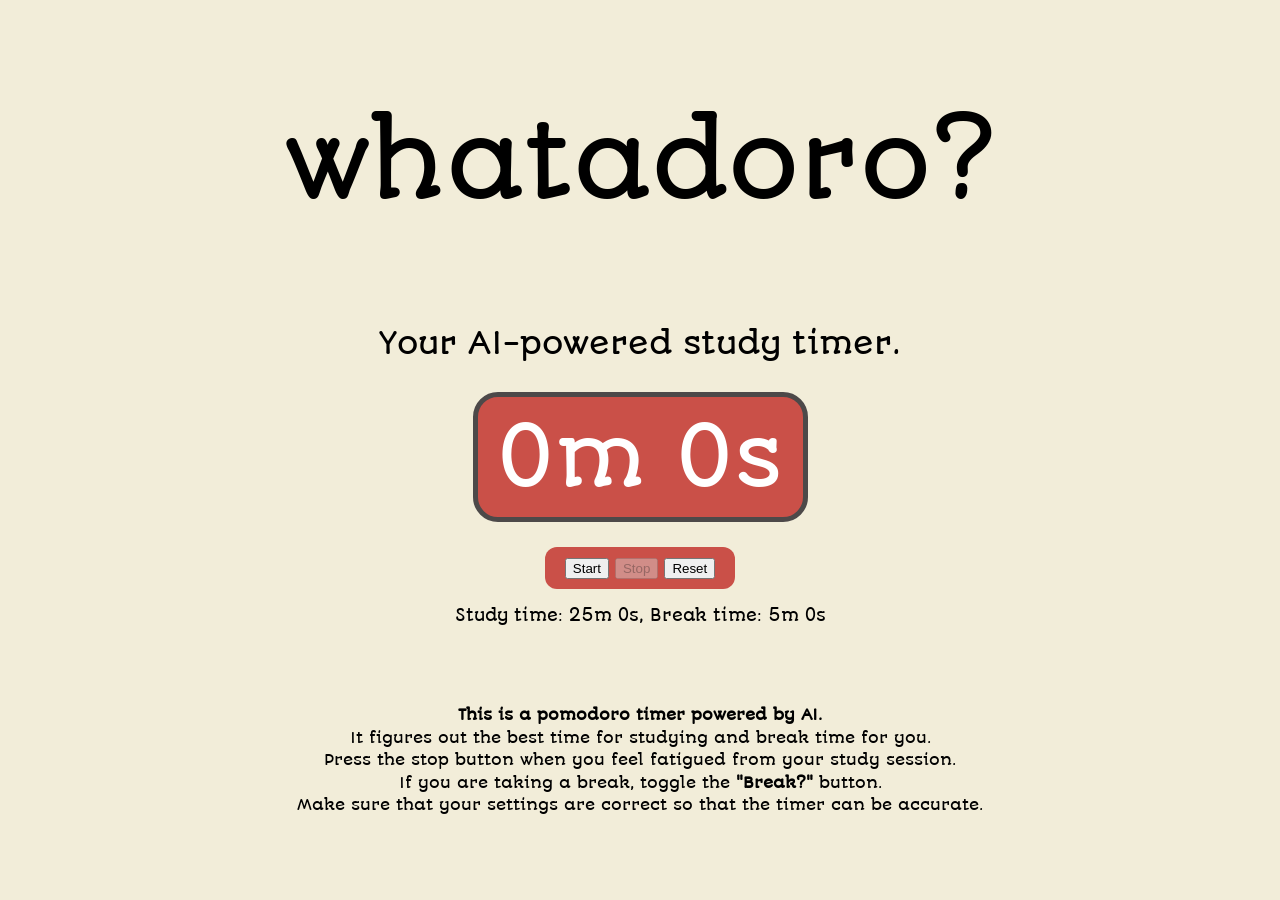
==== index.html @ 2ea750c8 "changed index name" ====
<!DOCTYPE html>
<meta charset="UTF-8">

<link href='https://fonts.googleapis.com/css?family=Autour One' rel='stylesheet'>

<head>
    <div class="top">
        <title> whatadoro </title>
        <p id="mainTitle" style="font-size:100px; padding: 0;"> whatadoro? </p>
        <p id="subheader" style="font-size:30px; padding: 0;"> Your AI-powered study timer.</p>
        <link rel="stylesheet" href="styles.css">
    </div>

</head>

<body>
    <div class = timerInterface id = "timerInterface">
        <div class="column"> 
            <div class="timer" id="timer"> 
                0m 0s <br> 
            </div>
        </div>
        
        <div class="column"> 
            <div class="buttons">            
                <button id = "startButton"> Start </button>
                <button id = "stopButton" disabled="true"> Stop </button>
                <button id = "resetButton"> Reset </button>
            </div>
        </div>

        <div class = "column">
            <p id = "calculatedTimeDisplay"> Study time: Break Time: </p>
        </div>
        
        <div class = "column">
            <div class="descText">
                <li> <b> This is a pomodoro timer powered by AI. </b> <br> It figures out the best time for studying and break time for you. </li> 
                <li> Press the stop button when you feel fatigued from your study session.</li>
                <li> If you are taking a break, toggle the <b> "Break?" </b> button.</li>
                <li> Make sure that your settings are correct so that the timer can be accurate.</li>
            </div>
        </div>
    </div>

    <script src="timer.js"> </script>

    <!-- A bit of a mess will need to fix up this section eventually and move some things to the CSS file-->

    <div id="popUpAll" style="display:none; position:fixed; inset:0; background:rgba(0,0,0,0.5); z-index:1000; align-items:center; justify-content:center; font-family: Autour One, 'Helvetica', 'Arial', 'sans-serif';">
        <div id="popUp" style="background: #e6e0c9;; border-radius:10px; padding:2rem; width:340px; max-height: 80vh; overflow-y:auto;">
                
            <p class = "popUpTitle"> Session complete! </p>
            <h2 class ="popUpMaintext"> How was your session overall?</h2>
            <p class="popUpSubtext"> Considering the study and break session.</p>

            <div style="text-align: center; margin-bottom: 1.5rem;">
                <div id="rating-label-1">Okay</div>
                <div id="rating-sub-1">3 / 5</div>
                    <input type="range" id="overallSlider" min="1" max="5" value="3" step="1" oninput="updateSlider(1, this.value)" style="width: 100%;"/>
                <div style="display:flex; justify-content:space-between; margin-top:6px;">
                    <span style="font-size:12px; color:#5d8353;">Worst</span>
                    <span style="font-size:12px; color:#c65757;">Best</span>
                </div>
            </div>

            <hr>

            <h2 class ="popUpMaintext"> How was your study session?</h2>
            <div style="text-align: center; margin-bottom: 1.5rem;">
                <div id="rating-label-2">Okay</div>
                <div id="rating-sub-2">3 / 5</div>
                    <input type="range" id="studySlider" min="1" max="5" value="3" step="1" oninput="updateSlider(2, this.value)" style="width: 100%;"/>
                <div style="display:flex; justify-content:space-between; margin-top:6px;">
                    <span style="font-size:12px; color:#5d8353;">Worst</span>
                    <span style="font-size:12px; color:#c65757;">Best</span>
                </div>
            </div>

            <hr>

            <h2 class ="popUpMaintext"> How was your break?</h2>
            <div style="text-align: center; margin-bottom: 1.5rem;">
                <div id="rating-label-3">Okay</div>
                <div id="rating-sub-3">3 / 5</div>
                    <input type="range" id="breakSlider" min="1" max="5" value="3" step="1" oninput="updateSlider(3, this.value)" style="width: 100%;"/>
                <div style="display:flex; justify-content:space-between; margin-top:6px;">
                    <span style="font-size:12px; color:#5d8353;">Worst</span>
                    <span style="font-size:12px; color:#c65757;">Best</span>
                </div>
            </div>

            <hr>

            <h2 class ="popUpMaintext"> How do you feel after the session?</h2>
            <p class="popUpSubtext"> After both the break and study session.</p>
            <div style="text-align: center; margin-bottom: 1.5rem;">
                <div id="rating-label-4">Okay</div>
                <div id="rating-sub-4">3 / 5</div>
                    <input type="range" id="afterSlider" min="1" max="5" value="3" step="1" oninput="updateSlider(4, this.value)" style="width: 100%;"/>
                <div style="display:flex; justify-content:space-between; margin-top:6px;">
                    <span style="font-size:12px; color:#5d8353;">Worst</span>
                    <span style="font-size:12px; color:#c65757;">Best</span>
                </div>
            </div>

            <hr>

            <h2 class ="popUpMaintext"> How would you rate your motivation during the session?</h2>
            <div style="text-align: center; margin-bottom: 1.5rem;">
                <div id="rating-label-5">Okay</div>
                <div id="rating-sub-5">3 / 5</div>
                    <input type="range" id="motivationSlider" min="1" max="5" value="3" step="1" oninput="updateSlider(5, this.value)" style="width: 100%;"/>
                <div style="display:flex; justify-content:space-between; margin-top:6px;">
                    <span style="font-size:12px; color:#5d8353;">Worst</span>
                    <span style="font-size:12px; color:#c65757;">Best</span>
                </div>
            </div>

            <hr>

            <button onclick="closePopUp()"> Submit </button> 
            <!-- replace above line with function to handle both closing and storing data -->

        </div>
    </div>

    <div class="timeRecommendation">
        <p id="studyTimeRecommendation"> Your recommended <b> study </b> time is 0m0s. </p>
        <p id="breakTimeRecommendation"> Your recommended <b> break </b> time is 0m0s.</p>
    </div>



</body>
</DOCTYPE>
---- styles.css ----
body {
    background-color: #f2edd9;
    font-family: Autour One, 'Helvetica', 'Arial', 'sans-serif';
}

.top{
    text-align: center;
    font-family: Autour One, Helvetica, Arial, sans-serif;
}

.subheader{
    text-align: center;
    font-size: 30px;
    font-family: Autour One, Helvetica, Arial, sans-serif;
}

.descText {
    font-size: 15px;
    font-family: Autour One, 'Helvetica', 'Arial', 'sans-serif';
    list-style-type: none;
    text-align: center;
    margin-left: 10%;
    margin-right: 10%;
    margin-top: 5%;
    border-radius: 25px;
    line-height: 1.5;
}

.timerInterface {
  text-align: center;
}

.timer {
    display: inline-block;
    background-color: #ca5048;
    color: white;
    font-family: Autour One, 'Helvetica', 'Arial', 'sans-serif';
    font-size: 80px;

    
    justify-content: center;
    padding: 10px 20px;
    margin-left: 30%;
    margin-right: 30%;
    margin-bottom: 2%;
    text-align: center;
    border-radius: 25px;

    border: 5px rgb(77, 73, 73) solid;
}

.buttons {
    display: inline-block;
    background-color: #ca5048;
    font-family: Autour One, 'Helvetica', 'Arial', 'sans-serif';

    padding: 10px 20px;
    border-radius: 12px;
}

.timeRecommendation {
    display: none;
    text-align: center;
    font-size: 20px;
    font-style: italic;
    font-family: Autour One, 'Helvetica', 'Arial', 'sans-serif';
}

.column {
    display: flex;
    flex-direction: column;
    align-items: center;
    justify-content: center;
}

/* Handling pop up */

.rating-label{
    font-size: 22px; 
    font-weight: 500px;
    margin-bottom: 4px;
}

.rating-sub{
    font-size: 13px;
    color: #888;
    margin-bottom: 1.25rem;
}

.hr {
    border: none;
    border-top: 5px solid #8a8180;
    margin: 1.5rem 0;
}
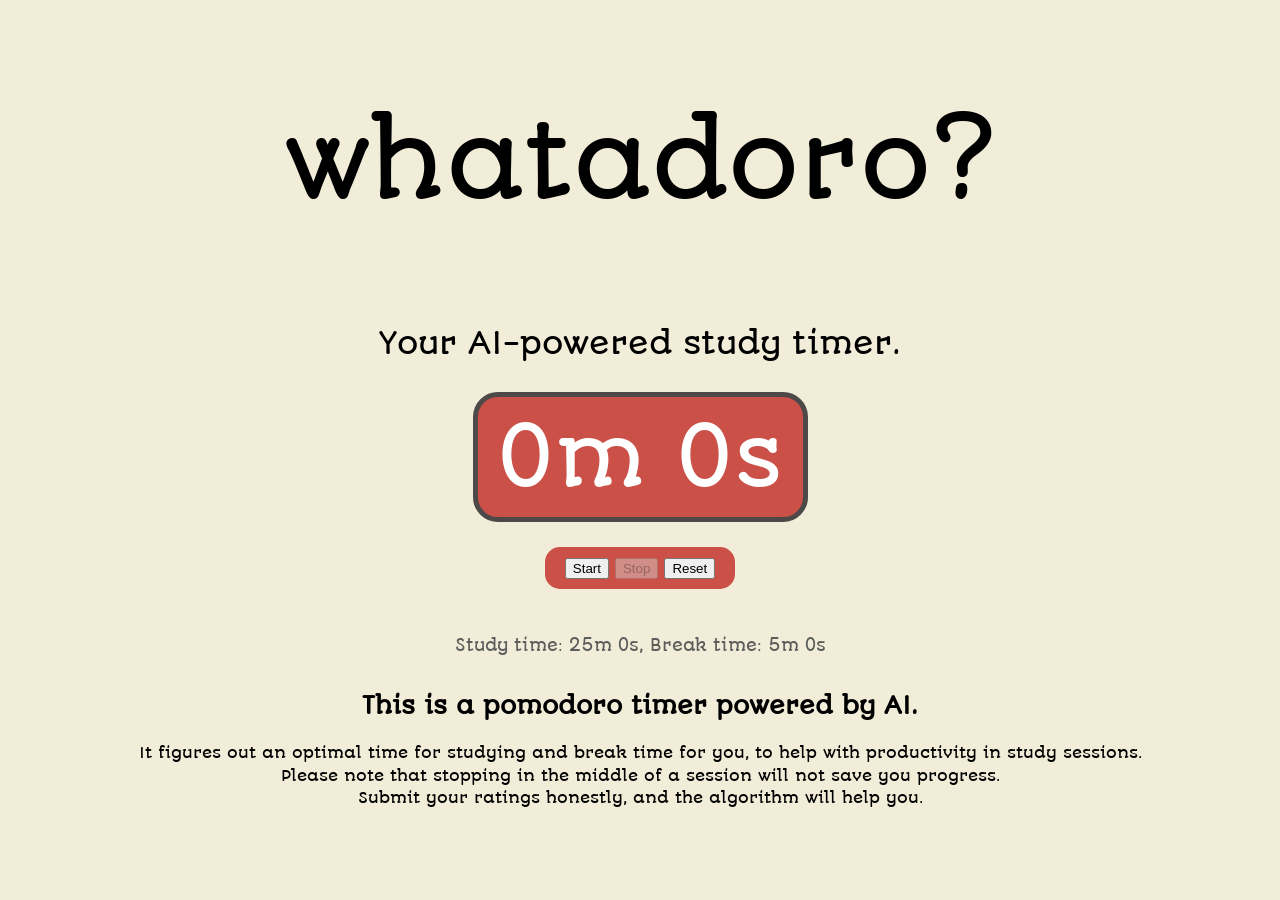
==== commit ee2a5890: "frontend changes to reflect backend functions" ====
--- a/index.html
+++ b/index.html
@@ -30,15 +30,16 @@
         </div>
 
         <div class = "column">
-            <p id = "calculatedTimeDisplay"> Study time: Break Time: </p>
+            <p id = "calculatedTimeDisplay" style="padding-top:30px; color:#5d5d5c"> Study time: Break Time: </p>
         </div>
         
         <div class = "column">
             <div class="descText">
-                <li> <b> This is a pomodoro timer powered by AI. </b> <br> It figures out the best time for studying and break time for you. </li> 
-                <li> Press the stop button when you feel fatigued from your study session.</li>
-                <li> If you are taking a break, toggle the <b> "Break?" </b> button.</li>
-                <li> Make sure that your settings are correct so that the timer can be accurate.</li>
+                <p> <h2> This is a pomodoro timer powered by AI. </h2></p>
+
+                <li>It figures out an optimal time for studying and break time for you, to help with productivity in study sessions. </li> 
+                <li> Please note that stopping in the middle of a session will not save you progress.</li>
+                <li> Submit your ratings honestly, and the algorithm will help you.</li>
             </div>
         </div>
     </div>
--- a/styles.css
+++ b/styles.css
@@ -21,7 +21,7 @@
     text-align: center;
     margin-left: 10%;
     margin-right: 10%;
-    margin-top: 5%;
+    margin-bottom: 5%;
     border-radius: 25px;
     line-height: 1.5;
 }
@@ -55,7 +55,7 @@
     font-family: Autour One, 'Helvetica', 'Arial', 'sans-serif';
 
     padding: 10px 20px;
-    border-radius: 12px;
+    border-radius: 15px;
 }
 
 .timeRecommendation {
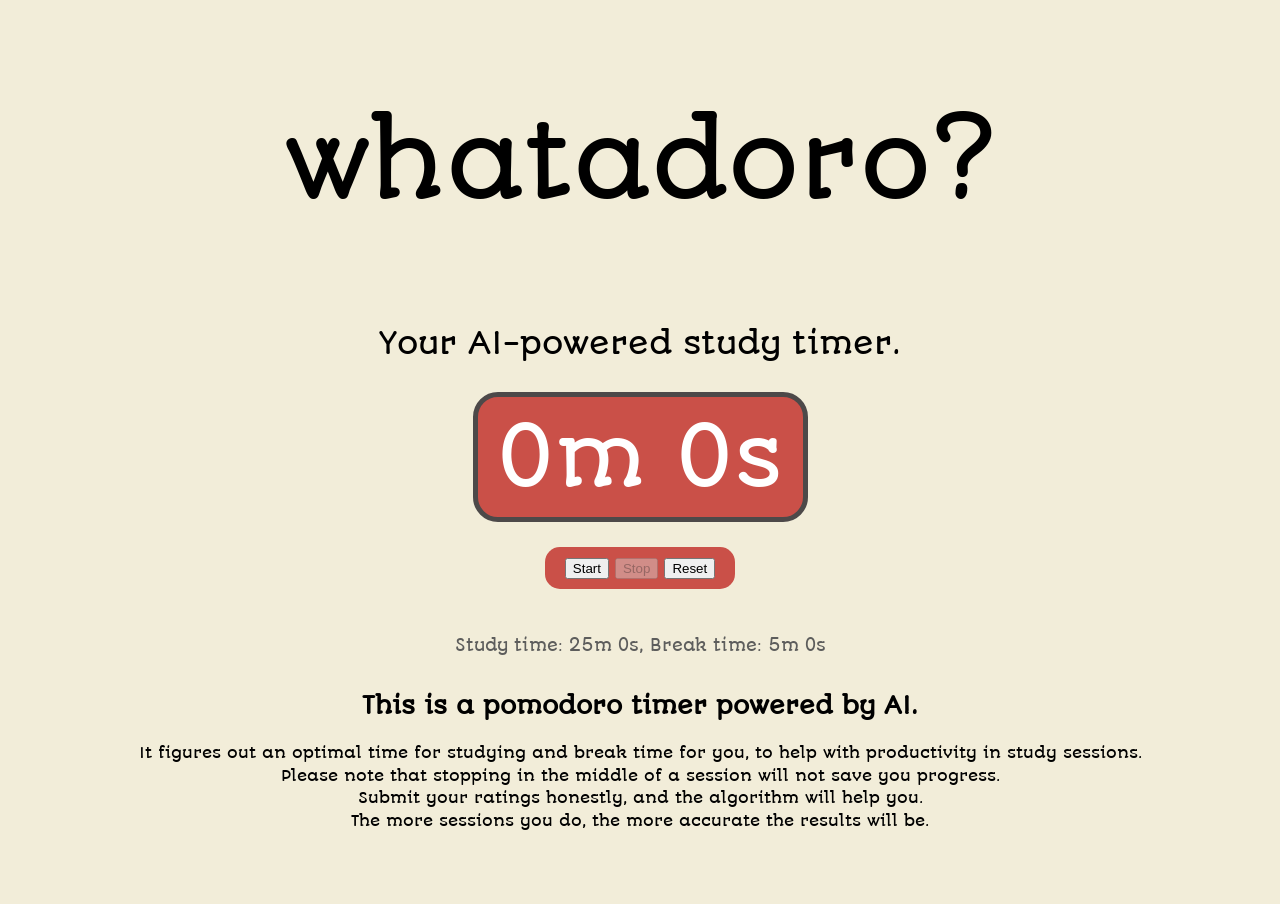
==== commit cc2ec52a: "added to description texts" ====
--- a/index.html
+++ b/index.html
@@ -40,6 +40,7 @@
                 <li>It figures out an optimal time for studying and break time for you, to help with productivity in study sessions. </li> 
                 <li> Please note that stopping in the middle of a session will not save you progress.</li>
                 <li> Submit your ratings honestly, and the algorithm will help you.</li>
+                <li> The more sessions you do, the more accurate the results will be.</li>
             </div>
         </div>
     </div>
@@ -126,12 +127,6 @@
         </div>
     </div>
 
-    <div class="timeRecommendation">
-        <p id="studyTimeRecommendation"> Your recommended <b> study </b> time is 0m0s. </p>
-        <p id="breakTimeRecommendation"> Your recommended <b> break </b> time is 0m0s.</p>
-    </div>
-
-
 
 </body>
 </DOCTYPE>
